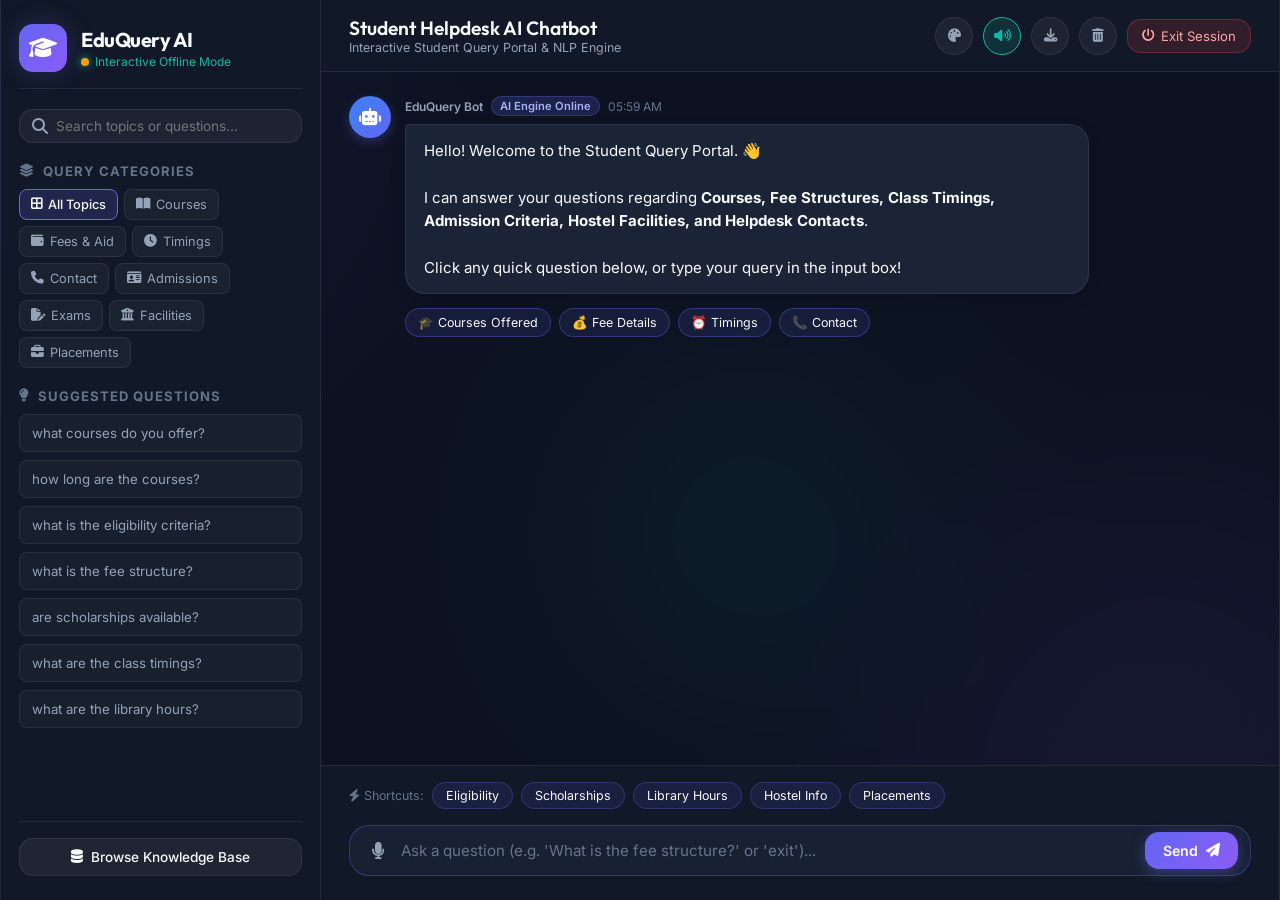
==== index.html @ a3ed9fe1 "new project files" ====
<!DOCTYPE html>
<html lang="en">
<head>
    <meta charset="UTF-8">
    <meta name="viewport" content="width=device-width, initial-scale=1.0">
    <title>Student Query AI Assistant | Interactive Smart Chatbot</title>
    <!-- Google Fonts -->
    <link rel="preconnect" href="https://fonts.googleapis.com">
    <link rel="preconnect" href="https://fonts.gstatic.com" crossorigin>
    <link href="https://fonts.googleapis.com/css2?family=Inter:wght@300;400;500;600;700&family=Outfit:wght@400;500;600;700;800&display=swap" rel="stylesheet">
    <!-- Font Awesome Icons -->
    <link rel="stylesheet" href="https://cdnjs.cloudflare.com/ajax/libs/font-awesome/6.4.0/css/all.min.css">
    <!-- Root static path for direct file viewing -->
    <link rel="stylesheet" href="./static/style.css">
</head>
<body class="theme-dark">
    <div class="background-globes">
        <div class="globe globe-1"></div>
        <div class="globe globe-2"></div>
        <div class="globe globe-3"></div>
    </div>

    <div class="app-container">
        <!-- Sidebar Navigation -->
        <aside class="sidebar">
            <div class="brand-header">
                <div class="brand-logo">
                    <i class="fa-solid fa-graduation-cap"></i>
                </div>
                <div class="brand-info">
                    <h2>EduQuery AI</h2>
                    <span class="status-badge" id="serverStatusBadge">
                        <span class="status-dot"></span> Ready & Interactive
                    </span>
                </div>
            </div>

            <!-- Search Sidebar -->
            <div class="sidebar-search">
                <i class="fa-solid fa-magnifying-glass"></i>
                <input type="text" id="sidebarSearchInput" placeholder="Search topics or questions...">
            </div>

            <div class="sidebar-section">
                <h3><i class="fa-solid fa-layer-group"></i> Query Categories</h3>
                <div class="category-pills" id="categoryPills">
                    <button class="cat-pill active" data-category="All"><i class="fa-solid fa-border-all"></i> All Topics</button>
                    <button class="cat-pill" data-category="Courses"><i class="fa-solid fa-book-open"></i> Courses</button>
                    <button class="cat-pill" data-category="Fees"><i class="fa-solid fa-wallet"></i> Fees & Aid</button>
                    <button class="cat-pill" data-category="Timings"><i class="fa-solid fa-clock"></i> Timings</button>
                    <button class="cat-pill" data-category="Contact"><i class="fa-solid fa-phone"></i> Contact</button>
                    <button class="cat-pill" data-category="Admissions"><i class="fa-solid fa-id-card"></i> Admissions</button>
                    <button class="cat-pill" data-category="Exams"><i class="fa-solid fa-file-pen"></i> Exams</button>
                    <button class="cat-pill" data-category="Facilities"><i class="fa-solid fa-building-columns"></i> Facilities</button>
                    <button class="cat-pill" data-category="Placements"><i class="fa-solid fa-briefcase"></i> Placements</button>
                </div>
            </div>

            <div class="sidebar-section">
                <h3><i class="fa-solid fa-lightbulb"></i> Suggested Questions</h3>
                <div class="suggested-questions" id="suggestedList">
                    <!-- Populated dynamically via JS -->
                </div>
            </div>

            <div class="sidebar-footer">
                <button id="viewDatasetBtn" class="btn-secondary">
                    <i class="fa-solid fa-database"></i> Browse Knowledge Base
                </button>
            </div>
        </aside>

        <!-- Main Chat Area -->
        <main class="chat-main">
            <!-- Header Bar -->
            <header class="chat-header">
                <div class="chat-header-title">
                    <h2>Student Helpdesk AI Chatbot</h2>
                    <p>Interactive Student Query Portal & NLP Engine</p>
                </div>
                <div class="chat-actions">
                    <button id="themeToggleBtn" class="icon-btn" title="Toggle Theme (Dark / Cyber / Light)">
                        <i class="fa-solid fa-palette"></i>
                    </button>
                    <button id="soundToggleBtn" class="icon-btn active" title="Toggle Sound Effects">
                        <i class="fa-solid fa-volume-high"></i>
                    </button>
                    <button id="exportChatBtn" class="icon-btn" title="Export Chat Transcript">
                        <i class="fa-solid fa-download"></i>
                    </button>
                    <button id="clearChatBtn" class="icon-btn" title="Clear Chat History">
                        <i class="fa-solid fa-trash-can"></i>
                    </button>
                    <button id="exitChatBtn" class="btn-danger" title="Exit Session">
                        <i class="fa-solid fa-power-off"></i> Exit Session
                    </button>
                </div>
            </header>

            <!-- Chat Message Window -->
            <div class="chat-window" id="chatWindow">
                <!-- Welcome Message -->
                <div class="message bot-message">
                    <div class="avatar bot-avatar">
                        <i class="fa-solid fa-robot"></i>
                    </div>
                    <div class="message-content">
                        <div class="message-header">
                            <span class="sender-name">EduQuery Bot</span>
                            <span class="badge badge-nlp">AI Engine Online</span>
                            <span class="timestamp" id="initTime">12:00 PM</span>
                        </div>
                        <div class="message-text">
                            Hello! Welcome to the Student Query Portal. 👋<br><br>
                            I can answer your questions regarding <strong>Courses, Fee Structures, Class Timings, Admission Criteria, Hostel Facilities, and Helpdesk Contacts</strong>.<br><br>
                            Click any quick question below, or type your query in the input box!
                        </div>
                        <div class="contextual-followups">
                            <button class="followup-btn" onclick="sendQuickQuery('What courses do you offer?')">🎓 Courses Offered</button>
                            <button class="followup-btn" onclick="sendQuickQuery('What is the fee structure?')">💰 Fee Details</button>
                            <button class="followup-btn" onclick="sendQuickQuery('What are the class timings?')">⏰ Timings</button>
                            <button class="followup-btn" onclick="sendQuickQuery('How to contact administration?')">📞 Contact</button>
                        </div>
                    </div>
                </div>
            </div>

            <!-- Typing Indicator -->
            <div class="typing-indicator-container" id="typingIndicator" style="display: none;">
                <div class="avatar bot-avatar mini">
                    <i class="fa-solid fa-robot"></i>
                </div>
                <div class="typing-dots">
                    <span></span><span></span><span></span>
                </div>
                <span class="typing-text">EduQuery Bot is processing question...</span>
            </div>

            <!-- Input Controls -->
            <footer class="chat-footer">
                <div class="quick-tags-container" id="quickReplyContainer">
                    <span class="tag-label"><i class="fa-solid fa-bolt"></i> Shortcuts:</span>
                    <button class="quick-tag" onclick="sendQuickQuery('What is the eligibility for B.Tech?')">Eligibility</button>
                    <button class="quick-tag" onclick="sendQuickQuery('Are scholarships available?')">Scholarships</button>
                    <button class="quick-tag" onclick="sendQuickQuery('What are the library hours?')">Library Hours</button>
                    <button class="quick-tag" onclick="sendQuickQuery('Is hostel accommodation provided?')">Hostel Info</button>
                    <button class="quick-tag" onclick="sendQuickQuery('What is the placement record?')">Placements</button>
                </div>
                <form id="chatForm" class="chat-input-wrapper">
                    <button type="button" id="voiceBtn" class="input-btn voice-btn" title="Voice Input (Speech to Text)">
                        <i class="fa-solid fa-microphone"></i>
                    </button>
                    <input type="text" id="userInput" placeholder="Ask a question (e.g. 'What is the fee structure?' or 'exit')..." autocomplete="off">
                    <button type="submit" id="sendBtn" class="send-btn">
                        <span>Send</span> <i class="fa-solid fa-paper-plane"></i>
                    </button>
                </form>
            </footer>
        </main>
    </div>

    <!-- Knowledge Base Modal -->
    <div class="modal-overlay" id="datasetModal">
        <div class="modal-card">
            <div class="modal-header">
                <h3><i class="fa-solid fa-database"></i> Predefined Knowledge Base Inspector</h3>
                <button class="close-modal" id="closeModalBtn">&times;</button>
            </div>
            <div class="modal-body">
                <div class="modal-search">
                    <i class="fa-solid fa-magnifying-glass"></i>
                    <input type="text" id="datasetSearch" placeholder="Search patterns or answers in knowledge base...">
                </div>
                <div class="dataset-list" id="datasetList">
                    <!-- Populated dynamically -->
                </div>
            </div>
        </div>
    </div>

    <script src="./static/script.js"></script>
</body>
</html>
---- static/style.css ----
/* Root CSS Variables for Dark Theme */
:root {
    --bg-main: #0b0f19;
    --bg-secondary: #111827;
    --bg-card: rgba(30, 41, 59, 0.7);
    --bg-glass: rgba(15, 23, 42, 0.75);
    --border-color: rgba(255, 255, 255, 0.08);
    --border-glow: rgba(99, 102, 241, 0.35);
    
    --primary: #6366f1;
    --primary-hover: #4f46e5;
    --primary-light: rgba(99, 102, 241, 0.18);
    
    --accent-teal: #14b8a6;
    --accent-purple: #8b5cf6;
    --accent-pink: #ec4899;
    
    --text-main: #f8fafc;
    --text-muted: #94a3b8;
    --text-dim: #64748b;
    
    --user-msg-bg: linear-gradient(135deg, #4f46e5 0%, #7c3aed 100%);
    --bot-msg-bg: rgba(30, 41, 59, 0.85);
    
    --font-heading: 'Outfit', sans-serif;
    --font-body: 'Inter', sans-serif;
    
    --radius-sm: 8px;
    --radius-md: 14px;
    --radius-lg: 20px;
    --shadow-glow: 0 0 25px rgba(99, 102, 241, 0.25);
}

/* Light Theme Variables */
body.theme-light {
    --bg-main: #f1f5f9;
    --bg-secondary: #ffffff;
    --bg-card: rgba(255, 255, 255, 0.9);
    --bg-glass: rgba(255, 255, 255, 0.85);
    --border-color: rgba(0, 0, 0, 0.1);
    --border-glow: rgba(99, 102, 241, 0.3);
    
    --primary: #4f46e5;
    --text-main: #0f172a;
    --text-muted: #475569;
    --text-dim: #64748b;
    
    --user-msg-bg: linear-gradient(135deg, #4f46e5 0%, #6366f1 100%);
    --bot-msg-bg: #ffffff;
}

/* Cyber Glow Theme Variables */
body.theme-cyber {
    --bg-main: #050510;
    --bg-secondary: #0a0a1f;
    --bg-card: rgba(18, 16, 38, 0.8);
    --bg-glass: rgba(10, 10, 31, 0.8);
    --border-color: rgba(0, 242, 254, 0.2);
    --border-glow: rgba(0, 242, 254, 0.5);
    
    --primary: #00f2fe;
    --primary-hover: #4facfe;
    --accent-purple: #f72585;
    
    --text-main: #ffffff;
    --text-muted: #b8c1ec;
    --text-dim: #72757e;
    
    --user-msg-bg: linear-gradient(135deg, #00f2fe 0%, #4facfe 100%);
    --bot-msg-bg: rgba(18, 16, 38, 0.9);
}

* {
    margin: 0;
    padding: 0;
    box-sizing: border-box;
    font-family: var(--font-body);
}

body {
    background-color: var(--bg-main);
    color: var(--text-main);
    height: 100vh;
    overflow: hidden;
    position: relative;
    transition: background-color 0.3s ease, color 0.3s ease;
}

/* Background Glowing Orbs */
.background-globes {
    position: absolute;
    width: 100%;
    height: 100%;
    overflow: hidden;
    z-index: 0;
    pointer-events: none;
}

.globe {
    position: absolute;
    border-radius: 50%;
    filter: blur(100px);
    opacity: 0.35;
    animation: floatGlobe 18s infinite alternate ease-in-out;
}

.globe-1 {
    width: 450px;
    height: 450px;
    background: var(--primary);
    top: -100px;
    left: -100px;
}

.globe-2 {
    width: 550px;
    height: 550px;
    background: var(--accent-purple);
    bottom: -150px;
    right: -150px;
    animation-delay: -6s;
}

.globe-3 {
    width: 350px;
    height: 350px;
    background: var(--accent-teal);
    top: 40%;
    left: 45%;
    animation-delay: -12s;
}

@keyframes floatGlobe {
    0% { transform: translate(0, 0) scale(1); }
    100% { transform: translate(40px, 60px) scale(1.15); }
}

/* App Main Grid Container */
.app-container {
    display: grid;
    grid-template-columns: 320px 1fr;
    height: 100vh;
    max-width: 1600px;
    margin: 0 auto;
    backdrop-filter: blur(16px);
    background: var(--bg-glass);
    border-left: 1px solid var(--border-color);
    border-right: 1px solid var(--border-color);
    box-shadow: 0 20px 50px rgba(0,0,0,0.4);
    position: relative;
    z-index: 1;
}

/* Sidebar Styling */
.sidebar {
    background: var(--bg-secondary);
    border-right: 1px solid var(--border-color);
    display: flex;
    flex-direction: column;
    padding: 24px 18px;
    gap: 20px;
    overflow-y: auto;
}

.sidebar::-webkit-scrollbar {
    width: 5px;
}
.sidebar::-webkit-scrollbar-thumb {
    background: var(--border-glow);
    border-radius: 4px;
}

.brand-header {
    display: flex;
    align-items: center;
    gap: 14px;
    padding-bottom: 16px;
    border-bottom: 1px solid var(--border-color);
}

.brand-logo {
    width: 48px;
    height: 48px;
    background: linear-gradient(135deg, var(--primary), var(--accent-purple));
    border-radius: var(--radius-md);
    display: flex;
    align-items: center;
    justify-content: center;
    font-size: 1.4rem;
    color: #fff;
    box-shadow: var(--shadow-glow);
}

.brand-info h2 {
    font-family: var(--font-heading);
    font-size: 1.25rem;
    font-weight: 700;
    letter-spacing: -0.5px;
}

.status-badge {
    font-size: 0.75rem;
    color: var(--accent-teal);
    display: flex;
    align-items: center;
    gap: 6px;
    margin-top: 2px;
}

.status-dot {
    width: 8px;
    height: 8px;
    background-color: var(--accent-teal);
    border-radius: 50%;
    box-shadow: 0 0 8px var(--accent-teal);
    animation: pulse 2s infinite;
}

@keyframes pulse {
    0%, 100% { opacity: 1; transform: scale(1); }
    50% { opacity: 0.5; transform: scale(0.85); }
}

.sidebar-search {
    display: flex;
    align-items: center;
    background: rgba(255, 255, 255, 0.05);
    border: 1px solid var(--border-color);
    padding: 8px 12px;
    border-radius: var(--radius-md);
    gap: 8px;
    color: var(--text-muted);
}

.sidebar-search input {
    background: transparent;
    border: none;
    outline: none;
    color: var(--text-main);
    font-size: 0.85rem;
    width: 100%;
}

.sidebar-section h3 {
    font-size: 0.82rem;
    text-transform: uppercase;
    letter-spacing: 1px;
    color: var(--text-dim);
    margin-bottom: 10px;
    display: flex;
    align-items: center;
    gap: 8px;
}

.category-pills {
    display: flex;
    flex-wrap: wrap;
    gap: 6px;
}

.cat-pill {
    background: rgba(255, 255, 255, 0.04);
    border: 1px solid var(--border-color);
    color: var(--text-muted);
    padding: 7px 11px;
    border-radius: var(--radius-sm);
    font-size: 0.8rem;
    cursor: pointer;
    transition: all 0.2s ease;
    display: flex;
    align-items: center;
    gap: 6px;
}

.cat-pill:hover, .cat-pill.active {
    background: var(--primary-light);
    border-color: var(--primary);
    color: var(--text-main);
    font-weight: 500;
}

.suggested-questions {
    display: flex;
    flex-direction: column;
    gap: 8px;
}

.suggest-item {
    background: rgba(255, 255, 255, 0.03);
    border: 1px solid var(--border-color);
    padding: 10px 12px;
    border-radius: var(--radius-sm);
    font-size: 0.83rem;
    color: var(--text-muted);
    cursor: pointer;
    transition: all 0.2s ease;
    text-align: left;
}

.suggest-item:hover {
    background: var(--primary-light);
    border-color: var(--border-glow);
    color: var(--text-main);
    transform: translateX(4px);
}

.sidebar-footer {
    margin-top: auto;
    padding-top: 16px;
    border-top: 1px solid var(--border-color);
}

.btn-secondary {
    width: 100%;
    background: rgba(255, 255, 255, 0.06);
    border: 1px solid var(--border-color);
    color: var(--text-main);
    padding: 10px;
    border-radius: var(--radius-md);
    font-size: 0.85rem;
    font-weight: 500;
    cursor: pointer;
    transition: all 0.2s ease;
    display: flex;
    align-items: center;
    justify-content: center;
    gap: 8px;
}

.btn-secondary:hover {
    background: rgba(255, 255, 255, 0.14);
    border-color: var(--text-muted);
}

/* Main Chat Section */
.chat-main {
    display: flex;
    flex-direction: column;
    height: 100vh;
    background: rgba(11, 15, 25, 0.3);
}

.chat-header {
    padding: 16px 28px;
    background: var(--bg-secondary);
    border-bottom: 1px solid var(--border-color);
    display: flex;
    align-items: center;
    justify-content: space-between;
}

.chat-header-title h2 {
    font-family: var(--font-heading);
    font-size: 1.2rem;
    font-weight: 600;
}

.chat-header-title p {
    font-size: 0.78rem;
    color: var(--text-muted);
}

.chat-actions {
    display: flex;
    align-items: center;
    gap: 10px;
}

.icon-btn {
    width: 38px;
    height: 38px;
    border-radius: 50%;
    background: rgba(255, 255, 255, 0.05);
    border: 1px solid var(--border-color);
    color: var(--text-muted);
    cursor: pointer;
    transition: all 0.2s ease;
    display: flex;
    align-items: center;
    justify-content: center;
}

.icon-btn:hover {
    background: rgba(255, 255, 255, 0.12);
    color: var(--text-main);
}

.icon-btn.active {
    color: var(--accent-teal);
    border-color: var(--accent-teal);
    background: rgba(20, 184, 166, 0.15);
}

.btn-danger {
    background: rgba(239, 68, 68, 0.15);
    border: 1px solid rgba(239, 68, 68, 0.3);
    color: #fca5a5;
    padding: 8px 14px;
    border-radius: var(--radius-md);
    font-size: 0.82rem;
    cursor: pointer;
    transition: all 0.2s ease;
    display: flex;
    align-items: center;
    gap: 6px;
}

.btn-danger:hover {
    background: rgba(239, 68, 68, 0.3);
    color: #fff;
}

/* Chat Scroll Window */
.chat-window {
    flex: 1;
    overflow-y: auto;
    padding: 24px 28px;
    display: flex;
    flex-direction: column;
    gap: 20px;
}

.chat-window::-webkit-scrollbar {
    width: 6px;
}
.chat-window::-webkit-scrollbar-thumb {
    background: rgba(255, 255, 255, 0.15);
    border-radius: 4px;
}

/* Messages */
.message {
    display: flex;
    gap: 14px;
    max-width: 82%;
    animation: fadeInMsg 0.3s ease-out forwards;
}

@keyframes fadeInMsg {
    from { opacity: 0; transform: translateY(12px); }
    to { opacity: 1; transform: translateY(0); }
}

.bot-message {
    align-self: flex-start;
}

.user-message {
    align-self: flex-end;
    flex-direction: row-reverse;
}

.avatar {
    width: 42px;
    height: 42px;
    border-radius: 50%;
    display: flex;
    align-items: center;
    justify-content: center;
    flex-shrink: 0;
    font-size: 1.1rem;
}

.bot-avatar {
    background: linear-gradient(135deg, #3b82f6, #6366f1);
    color: #fff;
    box-shadow: 0 4px 12px rgba(99, 102, 241, 0.3);
}

.user-avatar {
    background: linear-gradient(135deg, #ec4899, #8b5cf6);
    color: #fff;
}

.message-content {
    display: flex;
    flex-direction: column;
    gap: 8px;
}

.message-header {
    display: flex;
    align-items: center;
    gap: 8px;
    font-size: 0.75rem;
    color: var(--text-dim);
}

.user-message .message-header {
    justify-content: flex-end;
}

.sender-name {
    font-weight: 600;
    color: var(--text-muted);
}

.badge {
    padding: 2px 8px;
    border-radius: 12px;
    font-size: 0.7rem;
    font-weight: 600;
}

.badge-nlp {
    background: rgba(99, 102, 241, 0.2);
    color: #a5b4fc;
    border: 1px solid rgba(99, 102, 241, 0.3);
}

.badge-conf-high {
    background: rgba(16, 185, 129, 0.2);
    color: #6ee7b7;
    border: 1px solid rgba(16, 185, 129, 0.3);
}

.badge-conf-medium {
    background: rgba(245, 158, 11, 0.2);
    color: #fde047;
    border: 1px solid rgba(245, 158, 11, 0.3);
}

.badge-conf-low {
    background: rgba(239, 68, 68, 0.2);
    color: #fca5a5;
    border: 1px solid rgba(239, 68, 68, 0.3);
}

.message-text {
    padding: 14px 18px;
    border-radius: var(--radius-lg);
    font-size: 0.94rem;
    line-height: 1.55;
    box-shadow: 0 4px 15px rgba(0,0,0,0.15);
}

.bot-message .message-text {
    background: var(--bot-msg-bg);
    border: 1px solid var(--border-color);
    border-top-left-radius: 4px;
    color: var(--text-main);
}

.user-message .message-text {
    background: var(--user-msg-bg);
    border-top-right-radius: 4px;
    color: #fff;
}

/* Contextual Followup Buttons */
.contextual-followups {
    display: flex;
    flex-wrap: wrap;
    gap: 8px;
    margin-top: 6px;
}

.followup-btn {
    background: rgba(99, 102, 241, 0.12);
    border: 1px solid var(--border-glow);
    color: var(--text-main);
    padding: 6px 12px;
    border-radius: 18px;
    font-size: 0.78rem;
    cursor: pointer;
    transition: all 0.2s ease;

}

.followup-btn:hover {
    background: var(--primary);
    color: #fff;
    transform: translateY(-1px);
}

.message-actions {
    display: flex;
    gap: 8px;
    margin-top: 4px;
}

.action-chip {
    background: rgba(255, 255, 255, 0.04);
    border: 1px solid var(--border-color);
    color: var(--text-dim);
    padding: 4px 8px;
    border-radius: var(--radius-sm);
    font-size: 0.72rem;
    cursor: pointer;
    transition: all 0.2s ease;
}

.action-chip:hover {
    color: var(--text-main);
    background: rgba(255, 255, 255, 0.12);
}

/* Typing Indicator */
.typing-indicator-container {
    display: flex;
    align-items: center;
    gap: 10px;
    padding: 0 28px;
    margin-bottom: 10px;
}

.avatar.mini {
    width: 28px;
    height: 28px;
    font-size: 0.85rem;
}

.typing-dots {
    display: flex;
    gap: 4px;
    padding: 8px 14px;
    background: var(--bot-msg-bg);
    border-radius: 20px;
    border: 1px solid var(--border-color);
}

.typing-dots span {
    width: 6px;
    height: 6px;
    background: var(--primary);
    border-radius: 50%;
    animation: typingBounce 1.4s infinite ease-in-out both;
}

.typing-dots span:nth-child(1) { animation-delay: -0.32s; }
.typing-dots span:nth-child(2) { animation-delay: -0.16s; }

@keyframes typingBounce {
    0%, 80%, 100% { transform: scale(0); }
    40% { transform: scale(1); }
}

.typing-text {
    font-size: 0.78rem;
    color: var(--text-dim);
    font-style: italic;
}

/* Chat Footer & Input */
.chat-footer {
    padding: 16px 28px 24px;
    background: var(--bg-secondary);
    border-top: 1px solid var(--border-color);
    display: flex;
    flex-direction: column;
    gap: 12px;
}

.quick-tags-container {
    display: flex;
    align-items: center;
    gap: 8px;
    overflow-x: auto;
    padding-bottom: 4px;
}

.quick-tags-container::-webkit-scrollbar {
    height: 3px;
}
.quick-tags-container::-webkit-scrollbar-thumb {
    background: rgba(255, 255, 255, 0.1);
}

.tag-label {
    font-size: 0.78rem;
    color: var(--text-dim);
    white-space: nowrap;
}

.quick-tag {
    background: rgba(99, 102, 241, 0.12);
    border: 1px solid rgba(99, 102, 241, 0.28);
    color: var(--text-main);
    padding: 5px 13px;
    border-radius: 20px;
    font-size: 0.78rem;
    cursor: pointer;
    white-space: nowrap;
    transition: all 0.2s ease;
}

.quick-tag:hover {
    background: var(--primary);
    color: #fff;
    border-color: var(--primary);
}

.chat-input-wrapper {
    display: flex;
    align-items: center;
    background: rgba(30, 41, 59, 0.6);
    border: 1px solid var(--border-glow);
    border-radius: var(--radius-lg);
    padding: 6px 12px 6px 16px;
    gap: 10px;
    transition: all 0.3s ease;
}

.chat-input-wrapper:focus-within {
    border-color: var(--primary);
    box-shadow: 0 0 20px rgba(99, 102, 241, 0.35);
    background: rgba(30, 41, 59, 0.9);
}

.chat-input-wrapper input {
    flex: 1;
    background: transparent;
    border: none;
    outline: none;
    color: var(--text-main);
    font-size: 0.95rem;
    padding: 8px 0;
}

.chat-input-wrapper input::placeholder {
    color: var(--text-dim);
}

.input-btn {
    background: transparent;
    border: none;
    color: var(--text-muted);
    font-size: 1.1rem;
    cursor: pointer;
    padding: 6px;
    transition: color 0.2s ease;
}

.input-btn:hover {
    color: var(--primary);
}

.voice-btn.listening {
    color: var(--accent-pink);
    animation: pulse 1s infinite;
}

.send-btn {
    background: linear-gradient(135deg, var(--primary), var(--accent-purple));
    border: none;
    color: #fff;
    padding: 10px 18px;
    border-radius: var(--radius-md);
    font-weight: 600;
    font-size: 0.88rem;
    cursor: pointer;
    display: flex;
    align-items: center;
    gap: 8px;
    transition: all 0.2s ease;
    box-shadow: 0 4px 14px rgba(99, 102, 241, 0.4);
}

.send-btn:hover {
    transform: translateY(-1px);
    box-shadow: 0 6px 18px rgba(99, 102, 241, 0.6);
}

/* Modal Overlay */
.modal-overlay {
    position: fixed;
    top: 0;
    left: 0;
    width: 100%;
    height: 100%;
    background: rgba(0, 0, 0, 0.8);
    backdrop-filter: blur(8px);
    z-index: 100;
    display: none;
    align-items: center;
    justify-content: center;
    padding: 20px;
}

.modal-overlay.active {
    display: flex;
    animation: fadeInMsg 0.25s ease-out;
}

.modal-card {
    background: var(--bg-secondary);
    border: 1px solid var(--border-glow);
    border-radius: var(--radius-lg);
    width: 100%;
    max-width: 800px;
    max-height: 85vh;
    display: flex;
    flex-direction: column;
    box-shadow: 0 25px 60px rgba(0, 0, 0, 0.8);
    overflow: hidden;
}

.modal-header {
    padding: 20px 24px;
    border-bottom: 1px solid var(--border-color);
    display: flex;
    align-items: center;
    justify-content: space-between;
}

.modal-header h3 {
    font-family: var(--font-heading);
    font-size: 1.2rem;
    display: flex;
    align-items: center;
    gap: 10px;
}

.close-modal {
    background: transparent;
    border: none;
    color: var(--text-muted);
    font-size: 1.8rem;
    cursor: pointer;
    line-height: 1;
}

.close-modal:hover {
    color: var(--text-main);
}

.modal-body {
    padding: 20px 24px;
    overflow-y: auto;
    display: flex;
    flex-direction: column;
    gap: 16px;
}

.modal-search {
    display: flex;
    align-items: center;
    background: rgba(255, 255, 255, 0.05);
    border: 1px solid var(--border-color);
    padding: 10px 16px;
    border-radius: var(--radius-md);
    gap: 10px;
}

.modal-search input {
    background: transparent;
    border: none;
    outline: none;
    color: var(--text-main);
    flex: 1;
    font-size: 0.9rem;
}

.dataset-list {
    display: flex;
    flex-direction: column;
    gap: 14px;
}

.dataset-card {
    background: rgba(30, 41, 59, 0.5);
    border: 1px solid var(--border-color);
    padding: 16px;
    border-radius: var(--radius-md);
}

.dataset-card-header {
    display: flex;
    justify-content: space-between;
    margin-bottom: 10px;
}

.dataset-tag {
    font-weight: 600;
    color: var(--accent-teal);
    font-size: 0.85rem;
}

.dataset-patterns {
    font-size: 0.83rem;
    color: var(--text-muted);
    margin-bottom: 8px;
}

.dataset-response {
    font-size: 0.88rem;
    color: var(--text-main);
    background: rgba(15, 23, 42, 0.6);
    padding: 10px 12px;
    border-radius: var(--radius-sm);
    border-left: 3px solid var(--primary);
}

/* Responsive Rules */
@media (max-width: 900px) {
    .app-container {
        grid-template-columns: 1fr;
    }
    .sidebar {
        display: none;
    }
}
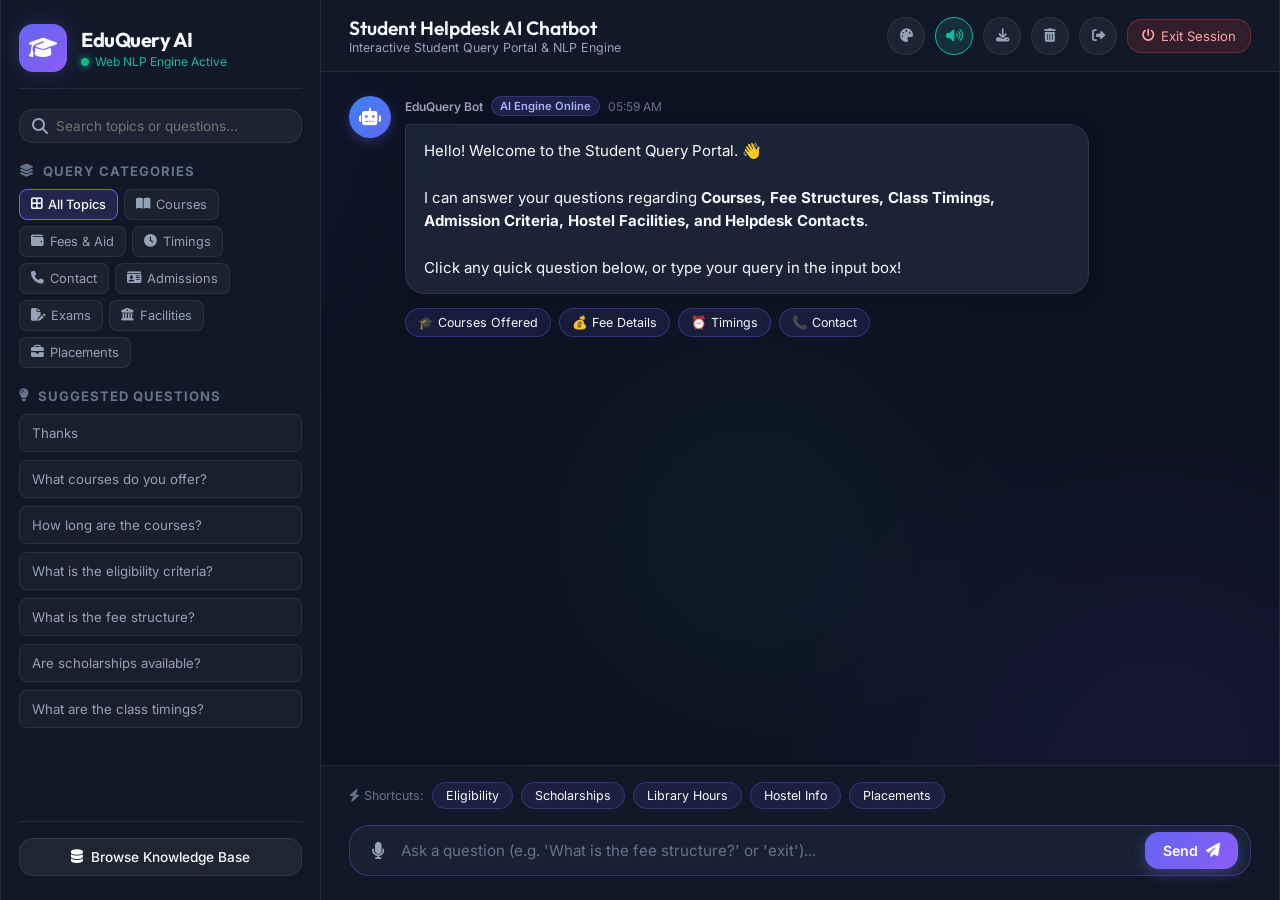
==== commit 92255676: "Add Login & Authentication system (login.html, role tabs, user badges, login APIs)" ====
--- a/index.html
+++ b/index.html
@@ -79,6 +79,12 @@
                     <p>Interactive Student Query Portal & NLP Engine</p>
                 </div>
                 <div class="chat-actions">
+                    <!-- Logged in User Badge -->
+                    <div class="user-profile-badge" id="userProfileBadge" style="display: none;">
+                        <i class="fa-solid fa-user-check"></i>
+                        <span id="userNameDisplay">Student</span>
+                    </div>
+
                     <button id="themeToggleBtn" class="icon-btn" title="Toggle Theme (Dark / Cyber / Light)">
                         <i class="fa-solid fa-palette"></i>
                     </button>
@@ -90,6 +96,9 @@
                     </button>
                     <button id="clearChatBtn" class="icon-btn" title="Clear Chat History">
                         <i class="fa-solid fa-trash-can"></i>
+                    </button>
+                    <button id="logoutBtn" class="icon-btn" title="Logout Session">
+                        <i class="fa-solid fa-right-from-bracket"></i>
                     </button>
                     <button id="exitChatBtn" class="btn-danger" title="Exit Session">
                         <i class="fa-solid fa-power-off"></i> Exit Session
--- a/static/style.css
+++ b/static/style.css
@@ -360,6 +360,22 @@
     color: var(--text-muted);
 }
 
+.user-profile-badge {
+    display: flex;
+    align-items: center;
+    gap: 8px;
+    background: rgba(99, 102, 241, 0.15);
+    border: 1px solid var(--border-glow);
+    padding: 6px 14px;
+    border-radius: 20px;
+    font-size: 0.82rem;
+    color: #c7d2fe;
+}
+
+.user-profile-badge i {
+    color: var(--accent-teal);
+}
+
 .chat-actions {
     display: flex;
     align-items: center;
@@ -564,7 +580,6 @@
     font-size: 0.78rem;
     cursor: pointer;
     transition: all 0.2s ease;
-
 }
 
 .followup-btn:hover {
@@ -891,6 +906,244 @@
     border-left: 3px solid var(--primary);
 }
 
+/* ---------------------------------------------------- */
+/* Authentication Page Styles (login.html) */
+/* ---------------------------------------------------- */
+.auth-page-body {
+    display: flex;
+    align-items: center;
+    justify-content: center;
+    min-height: 100vh;
+}
+
+.auth-container {
+    width: 100%;
+    max-width: 480px;
+    padding: 24px;
+    display: flex;
+    flex-direction: column;
+    gap: 24px;
+    z-index: 10;
+    animation: fadeInMsg 0.4s ease-out;
+}
+
+.auth-brand {
+    text-align: center;
+}
+
+.auth-logo {
+    width: 60px;
+    height: 60px;
+    background: linear-gradient(135deg, var(--primary), var(--accent-purple));
+    border-radius: var(--radius-md);
+    display: flex;
+    align-items: center;
+    justify-content: center;
+    font-size: 1.8rem;
+    color: #fff;
+    margin: 0 auto 12px;
+    box-shadow: var(--shadow-glow);
+}
+
+.auth-brand h1 {
+    font-family: var(--font-heading);
+    font-size: 1.8rem;
+    font-weight: 800;
+    letter-spacing: -0.5px;
+}
+
+.auth-brand p {
+    font-size: 0.88rem;
+    color: var(--text-muted);
+}
+
+.auth-card {
+    background: var(--bg-glass);
+    backdrop-filter: blur(20px);
+    border: 1px solid var(--border-glow);
+    border-radius: var(--radius-lg);
+    padding: 28px;
+    box-shadow: 0 25px 50px rgba(0, 0, 0, 0.5);
+}
+
+.auth-tabs {
+    display: flex;
+    background: rgba(255, 255, 255, 0.04);
+    border: 1px solid var(--border-color);
+    padding: 4px;
+    border-radius: var(--radius-md);
+    margin-bottom: 24px;
+    gap: 4px;
+}
+
+.auth-tab {
+    flex: 1;
+    background: transparent;
+    border: none;
+    color: var(--text-muted);
+    padding: 8px 10px;
+    font-size: 0.78rem;
+    font-weight: 500;
+    border-radius: var(--radius-sm);
+    cursor: pointer;
+    transition: all 0.2s ease;
+    display: flex;
+    align-items: center;
+    justify-content: center;
+    gap: 6px;
+}
+
+.auth-tab.active {
+    background: var(--primary);
+    color: #fff;
+    box-shadow: 0 4px 12px rgba(99, 102, 241, 0.4);
+}
+
+.auth-form {
+    display: flex;
+    flex-direction: column;
+    gap: 16px;
+}
+
+.input-group {
+    display: flex;
+    flex-direction: column;
+    gap: 6px;
+}
+
+.input-group label {
+    font-size: 0.8rem;
+    color: var(--text-muted);
+    font-weight: 500;
+}
+
+.input-field-wrapper {
+    display: flex;
+    align-items: center;
+    background: rgba(30, 41, 59, 0.7);
+    border: 1px solid var(--border-color);
+    border-radius: var(--radius-md);
+    padding: 10px 14px;
+    gap: 10px;
+    transition: border-color 0.2s ease;
+}
+
+.input-field-wrapper:focus-within {
+    border-color: var(--primary);
+    box-shadow: 0 0 12px rgba(99, 102, 241, 0.3);
+}
+
+.input-field-wrapper input {
+    width: 100%;
+    background: transparent;
+    border: none;
+    outline: none;
+    color: #fff;
+    font-size: 0.9rem;
+}
+
+.toggle-password-btn {
+    background: transparent;
+    border: none;
+    color: var(--text-dim);
+    cursor: pointer;
+}
+
+.auth-options {
+    display: flex;
+    align-items: center;
+    justify-content: space-between;
+    font-size: 0.8rem;
+    color: var(--text-muted);
+}
+
+.remember-me {
+    display: flex;
+    align-items: center;
+    gap: 6px;
+    cursor: pointer;
+}
+
+.forgot-pass {
+    color: var(--accent-teal);
+    text-decoration: none;
+}
+
+.forgot-pass:hover {
+    text-decoration: underline;
+}
+
+.auth-submit-btn {
+    background: linear-gradient(135deg, var(--primary), var(--accent-purple));
+    border: none;
+    color: #fff;
+    padding: 12px;
+    border-radius: var(--radius-md);
+    font-size: 0.92rem;
+    font-weight: 600;
+    cursor: pointer;
+    display: flex;
+    align-items: center;
+    justify-content: center;
+    gap: 8px;
+    transition: all 0.2s ease;
+    margin-top: 8px;
+    box-shadow: 0 4px 15px rgba(99, 102, 241, 0.4);
+}
+
+.auth-submit-btn:hover {
+    transform: translateY(-1px);
+    box-shadow: 0 6px 20px rgba(99, 102, 241, 0.6);
+}
+
+.demo-logins {
+    margin-top: 20px;
+    padding-top: 16px;
+    border-top: 1px solid var(--border-color);
+    display: flex;
+    flex-direction: column;
+    gap: 10px;
+}
+
+.demo-label {
+    font-size: 0.78rem;
+    color: var(--text-dim);
+    text-align: center;
+}
+
+.demo-buttons {
+    display: flex;
+    gap: 10px;
+}
+
+.demo-btn {
+    flex: 1;
+    background: rgba(20, 184, 166, 0.15);
+    border: 1px solid rgba(20, 184, 166, 0.3);
+    color: var(--accent-teal);
+    padding: 8px;
+    border-radius: var(--radius-sm);
+    font-size: 0.78rem;
+    cursor: pointer;
+    transition: all 0.2s ease;
+}
+
+.demo-btn:hover {
+    background: var(--accent-teal);
+    color: #fff;
+}
+
+.demo-btn.admin {
+    background: rgba(139, 92, 246, 0.15);
+    border-color: rgba(139, 92, 246, 0.3);
+    color: #c084fc;
+}
+
+.demo-btn.admin:hover {
+    background: var(--accent-purple);
+    color: #fff;
+}
+
 /* Responsive Rules */
 @media (max-width: 900px) {
     .app-container {
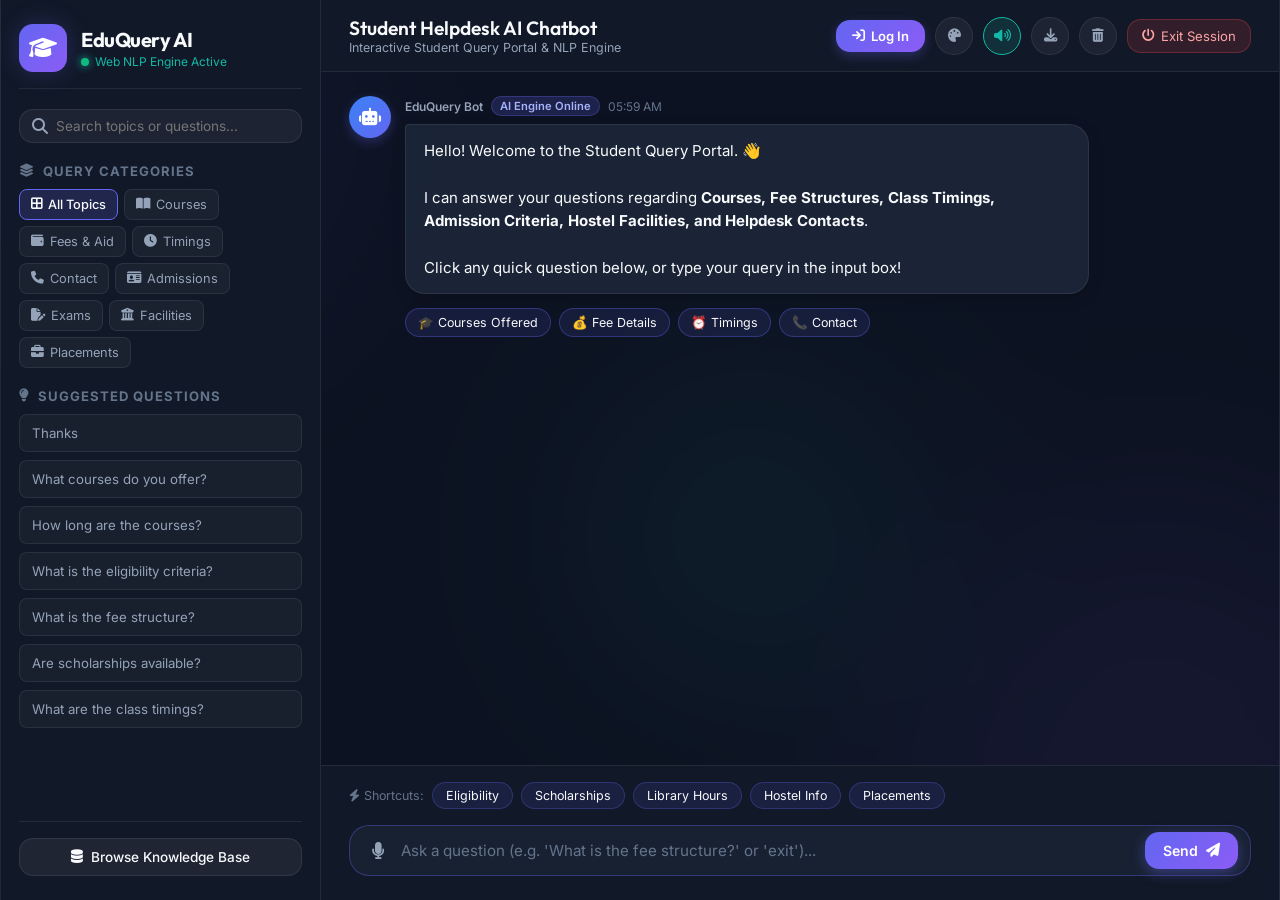
==== commit f03dc7da: "Add Login Modal and Login button directly to Main Dashboard index.html" ====
--- a/index.html
+++ b/index.html
@@ -79,7 +79,12 @@
                     <p>Interactive Student Query Portal & NLP Engine</p>
                 </div>
                 <div class="chat-actions">
-                    <!-- Logged in User Badge -->
+                    <!-- Login Button (Visible when NOT logged in) -->
+                    <button id="openLoginModalBtn" class="btn-login-header">
+                        <i class="fa-solid fa-arrow-right-to-bracket"></i> <span>Log In</span>
+                    </button>
+
+                    <!-- Logged in User Badge (Visible when logged in) -->
                     <div class="user-profile-badge" id="userProfileBadge" style="display: none;">
                         <i class="fa-solid fa-user-check"></i>
                         <span id="userNameDisplay">Student</span>
@@ -97,7 +102,7 @@
                     <button id="clearChatBtn" class="icon-btn" title="Clear Chat History">
                         <i class="fa-solid fa-trash-can"></i>
                     </button>
-                    <button id="logoutBtn" class="icon-btn" title="Logout Session">
+                    <button id="logoutBtn" class="icon-btn" title="Logout Session" style="display: none;">
                         <i class="fa-solid fa-right-from-bracket"></i>
                     </button>
                     <button id="exitChatBtn" class="btn-danger" title="Exit Session">
@@ -168,6 +173,57 @@
         </main>
     </div>
 
+    <!-- Login Modal directly inside Main Dashboard -->
+    <div class="modal-overlay" id="loginModal">
+        <div class="modal-card auth-modal-card">
+            <div class="modal-header">
+                <h3><i class="fa-solid fa-lock"></i> Portal Login & Authentication</h3>
+                <button class="close-modal" id="closeLoginModalBtn">&times;</button>
+            </div>
+            <div class="modal-body" style="gap:20px;">
+                <div class="auth-tabs">
+                    <button class="auth-tab active" id="modalStudentTabBtn" onclick="switchDashboardAuthTab('student')">
+                        <i class="fa-solid fa-user-graduate"></i> Student Login
+                    </button>
+                    <button class="auth-tab" id="modalAdminTabBtn" onclick="switchDashboardAuthTab('admin')">
+                        <i class="fa-solid fa-user-gear"></i> Admin / Faculty
+                    </button>
+                </div>
+
+                <form id="dashboardLoginForm" class="auth-form">
+                    <input type="hidden" id="dashLoginRole" value="student">
+                    <div class="input-group">
+                        <label for="dashAuthIdentifier"><i class="fa-solid fa-envelope"></i> ID or Email</label>
+                        <div class="input-field-wrapper">
+                            <input type="text" id="dashAuthIdentifier" placeholder="e.g. STU-2026 or student@university.edu" required>
+                        </div>
+                    </div>
+                    <div class="input-group">
+                        <label for="dashAuthPassword"><i class="fa-solid fa-key"></i> Password</label>
+                        <div class="input-field-wrapper">
+                            <input type="password" id="dashAuthPassword" placeholder="Enter password" required>
+                        </div>
+                    </div>
+                    <button type="submit" class="auth-submit-btn">
+                        <span>Login & Continue</span> <i class="fa-solid fa-right-to-bracket"></i>
+                    </button>
+                </form>
+
+                <div class="demo-logins" style="margin-top: 10px; padding-top: 12px;">
+                    <span class="demo-label"><i class="fa-solid fa-bolt"></i> 1-Click Quick Demo Login:</span>
+                    <div class="demo-buttons">
+                        <button type="button" class="demo-btn" onclick="quickDashboardLogin('student')">
+                            <i class="fa-solid fa-user-graduate"></i> Demo Student
+                        </button>
+                        <button type="button" class="demo-btn admin" onclick="quickDashboardLogin('admin')">
+                            <i class="fa-solid fa-user-shield"></i> Demo Admin
+                        </button>
+                    </div>
+                </div>
+            </div>
+        </div>
+    </div>
+
     <!-- Knowledge Base Modal -->
     <div class="modal-overlay" id="datasetModal">
         <div class="modal-card">
--- a/static/style.css
+++ b/static/style.css
@@ -360,6 +360,27 @@
     color: var(--text-muted);
 }
 
+.btn-login-header {
+    background: linear-gradient(135deg, var(--primary), var(--accent-purple));
+    border: none;
+    color: #fff;
+    padding: 8px 16px;
+    border-radius: var(--radius-md);
+    font-size: 0.82rem;
+    font-weight: 600;
+    cursor: pointer;
+    display: flex;
+    align-items: center;
+    gap: 6px;
+    transition: all 0.2s ease;
+    box-shadow: 0 4px 12px rgba(99, 102, 241, 0.3);
+}
+
+.btn-login-header:hover {
+    transform: translateY(-1px);
+    box-shadow: 0 6px 16px rgba(99, 102, 241, 0.5);
+}
+
 .user-profile-badge {
     display: flex;
     align-items: center;
@@ -810,6 +831,10 @@
     overflow: hidden;
 }
 
+.auth-modal-card {
+    max-width: 440px;
+}
+
 .modal-header {
     padding: 20px 24px;
     border-bottom: 1px solid var(--border-color);
@@ -972,7 +997,6 @@
     border: 1px solid var(--border-color);
     padding: 4px;
     border-radius: var(--radius-md);
-    margin-bottom: 24px;
     gap: 4px;
 }
 
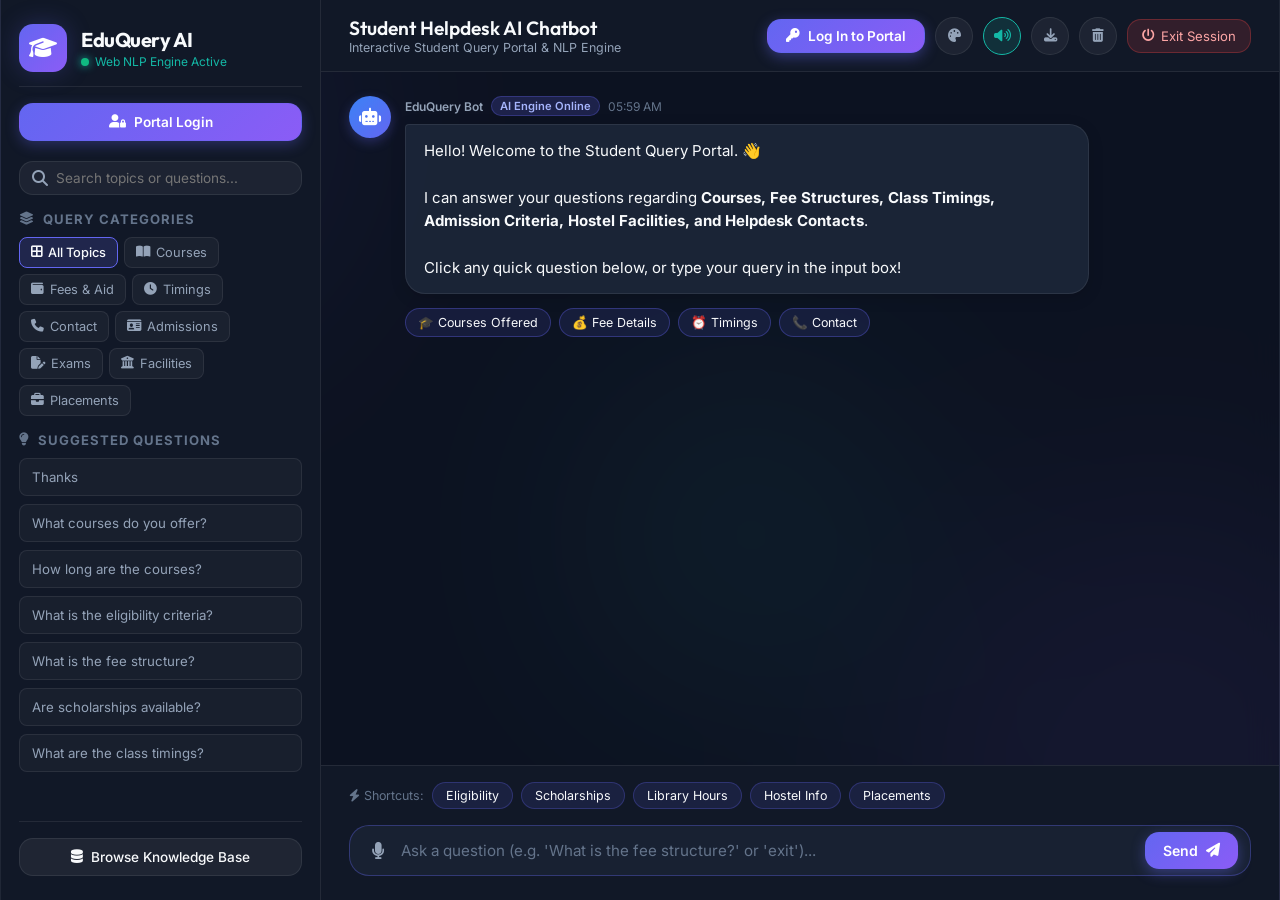
==== commit e549b1c7: "Add Social OAuth Logins: Google/Email, Apple, and GitHub" ====
--- a/index.html
+++ b/index.html
@@ -35,6 +35,13 @@
                 </div>
             </div>
 
+            <!-- Sidebar Auth Button -->
+            <div class="sidebar-auth-box">
+                <button id="sidebarLoginBtn" class="btn-sidebar-login" onclick="document.getElementById('loginModal').classList.add('active')">
+                    <i class="fa-solid fa-user-lock"></i> <span>Portal Login</span>
+                </button>
+            </div>
+
             <!-- Search Sidebar -->
             <div class="sidebar-search">
                 <i class="fa-solid fa-magnifying-glass"></i>
@@ -79,12 +86,12 @@
                     <p>Interactive Student Query Portal & NLP Engine</p>
                 </div>
                 <div class="chat-actions">
-                    <!-- Login Button (Visible when NOT logged in) -->
+                    <!-- Prominent Header Login Button -->
                     <button id="openLoginModalBtn" class="btn-login-header">
-                        <i class="fa-solid fa-arrow-right-to-bracket"></i> <span>Log In</span>
-                    </button>
-
-                    <!-- Logged in User Badge (Visible when logged in) -->
+                        <i class="fa-solid fa-key"></i> <span>Log In to Portal</span>
+                    </button>
+
+                    <!-- Logged in User Badge -->
                     <div class="user-profile-badge" id="userProfileBadge" style="display: none;">
                         <i class="fa-solid fa-user-check"></i>
                         <span id="userNameDisplay">Student</span>
@@ -180,7 +187,7 @@
                 <h3><i class="fa-solid fa-lock"></i> Portal Login & Authentication</h3>
                 <button class="close-modal" id="closeLoginModalBtn">&times;</button>
             </div>
-            <div class="modal-body" style="gap:20px;">
+            <div class="modal-body" style="gap:16px;">
                 <div class="auth-tabs">
                     <button class="auth-tab active" id="modalStudentTabBtn" onclick="switchDashboardAuthTab('student')">
                         <i class="fa-solid fa-user-graduate"></i> Student Login
@@ -209,7 +216,24 @@
                     </button>
                 </form>
 
-                <div class="demo-logins" style="margin-top: 10px; padding-top: 12px;">
+                <!-- Social OAuth Logins -->
+                <div class="auth-divider">
+                    <span>OR CONTINUE WITH</span>
+                </div>
+
+                <div class="social-logins">
+                    <button type="button" class="btn-social btn-social-google" onclick="quickSocialLogin('Google/Email')">
+                        <i class="fa-brands fa-google"></i> Email / Google
+                    </button>
+                    <button type="button" class="btn-social btn-social-apple" onclick="quickSocialLogin('Apple')">
+                        <i class="fa-brands fa-apple"></i> Apple
+                    </button>
+                    <button type="button" class="btn-social btn-social-github" onclick="quickSocialLogin('GitHub')">
+                        <i class="fa-brands fa-github"></i> GitHub
+                    </button>
+                </div>
+
+                <div class="demo-logins" style="margin-top: 6px; padding-top: 10px;">
                     <span class="demo-label"><i class="fa-solid fa-bolt"></i> 1-Click Quick Demo Login:</span>
                     <div class="demo-buttons">
                         <button type="button" class="demo-btn" onclick="quickDashboardLogin('student')">
--- a/static/style.css
+++ b/static/style.css
@@ -158,7 +158,7 @@
     display: flex;
     flex-direction: column;
     padding: 24px 18px;
-    gap: 20px;
+    gap: 16px;
     overflow-y: auto;
 }
 
@@ -174,7 +174,7 @@
     display: flex;
     align-items: center;
     gap: 14px;
-    padding-bottom: 16px;
+    padding-bottom: 14px;
     border-bottom: 1px solid var(--border-color);
 }
 
@@ -221,6 +221,33 @@
     50% { opacity: 0.5; transform: scale(0.85); }
 }
 
+.sidebar-auth-box {
+    margin-bottom: 4px;
+}
+
+.btn-sidebar-login {
+    width: 100%;
+    background: linear-gradient(135deg, var(--primary), var(--accent-purple));
+    border: 1px solid var(--border-glow);
+    color: #fff;
+    padding: 10px;
+    border-radius: var(--radius-md);
+    font-size: 0.85rem;
+    font-weight: 600;
+    cursor: pointer;
+    display: flex;
+    align-items: center;
+    justify-content: center;
+    gap: 8px;
+    transition: all 0.2s ease;
+    box-shadow: 0 4px 14px rgba(99, 102, 241, 0.3);
+}
+
+.btn-sidebar-login:hover {
+    transform: translateY(-1px);
+    box-shadow: 0 6px 18px rgba(99, 102, 241, 0.5);
+}
+
 .sidebar-search {
     display: flex;
     align-items: center;
@@ -362,23 +389,28 @@
 
 .btn-login-header {
     background: linear-gradient(135deg, var(--primary), var(--accent-purple));
-    border: none;
-    color: #fff;
-    padding: 8px 16px;
-    border-radius: var(--radius-md);
-    font-size: 0.82rem;
+    border: 1px solid var(--border-glow);
+    color: #fff;
+    padding: 8px 18px;
+    border-radius: var(--radius-md);
+    font-size: 0.85rem;
     font-weight: 600;
     cursor: pointer;
     display: flex;
     align-items: center;
-    gap: 6px;
-    transition: all 0.2s ease;
-    box-shadow: 0 4px 12px rgba(99, 102, 241, 0.3);
+    gap: 8px;
+    transition: all 0.2s ease;
+    box-shadow: 0 4px 14px rgba(99, 102, 241, 0.4);
+    animation: pulseGlow 2s infinite alternate;
+}
+
+@keyframes pulseGlow {
+    0% { box-shadow: 0 4px 14px rgba(99, 102, 241, 0.4); }
+    100% { box-shadow: 0 4px 22px rgba(99, 102, 241, 0.8); }
 }
 
 .btn-login-header:hover {
     transform: translateY(-1px);
-    box-shadow: 0 6px 16px rgba(99, 102, 241, 0.5);
 }
 
 .user-profile-badge {
@@ -1120,13 +1152,67 @@
     box-shadow: 0 6px 20px rgba(99, 102, 241, 0.6);
 }
 
+/* Social OAuth Logins */
+.auth-divider {
+    display: flex;
+    align-items: center;
+    text-align: center;
+    margin: 14px 0 10px;
+    color: var(--text-dim);
+    font-size: 0.72rem;
+    font-weight: 600;
+    letter-spacing: 0.5px;
+}
+
+.auth-divider::before, .auth-divider::after {
+    content: '';
+    flex: 1;
+    border-bottom: 1px solid var(--border-color);
+}
+
+.auth-divider span {
+    padding: 0 10px;
+}
+
+.social-logins {
+    display: flex;
+    flex-direction: column;
+    gap: 8px;
+}
+
+.btn-social {
+    width: 100%;
+    padding: 9px;
+    border-radius: var(--radius-md);
+    border: 1px solid var(--border-color);
+    background: rgba(255, 255, 255, 0.05);
+    color: #fff;
+    font-size: 0.83rem;
+    font-weight: 500;
+    cursor: pointer;
+    display: flex;
+    align-items: center;
+    justify-content: center;
+    gap: 10px;
+    transition: all 0.2s ease;
+}
+
+.btn-social:hover {
+    background: rgba(255, 255, 255, 0.12);
+    transform: translateY(-1px);
+}
+
+.btn-social-google i { color: #ea4335; }
+.btn-social-apple i { color: #ffffff; }
+.btn-social-github i { color: #f0f6fc; }
+
 .demo-logins {
-    margin-top: 20px;
-    padding-top: 16px;
+    margin-top: 14px;
+    padding-top: 12px;
     border-top: 1px solid var(--border-color);
     display: flex;
     flex-direction: column;
-    gap: 10px;
+    gap: 8px;
 }
 
 .demo-label {
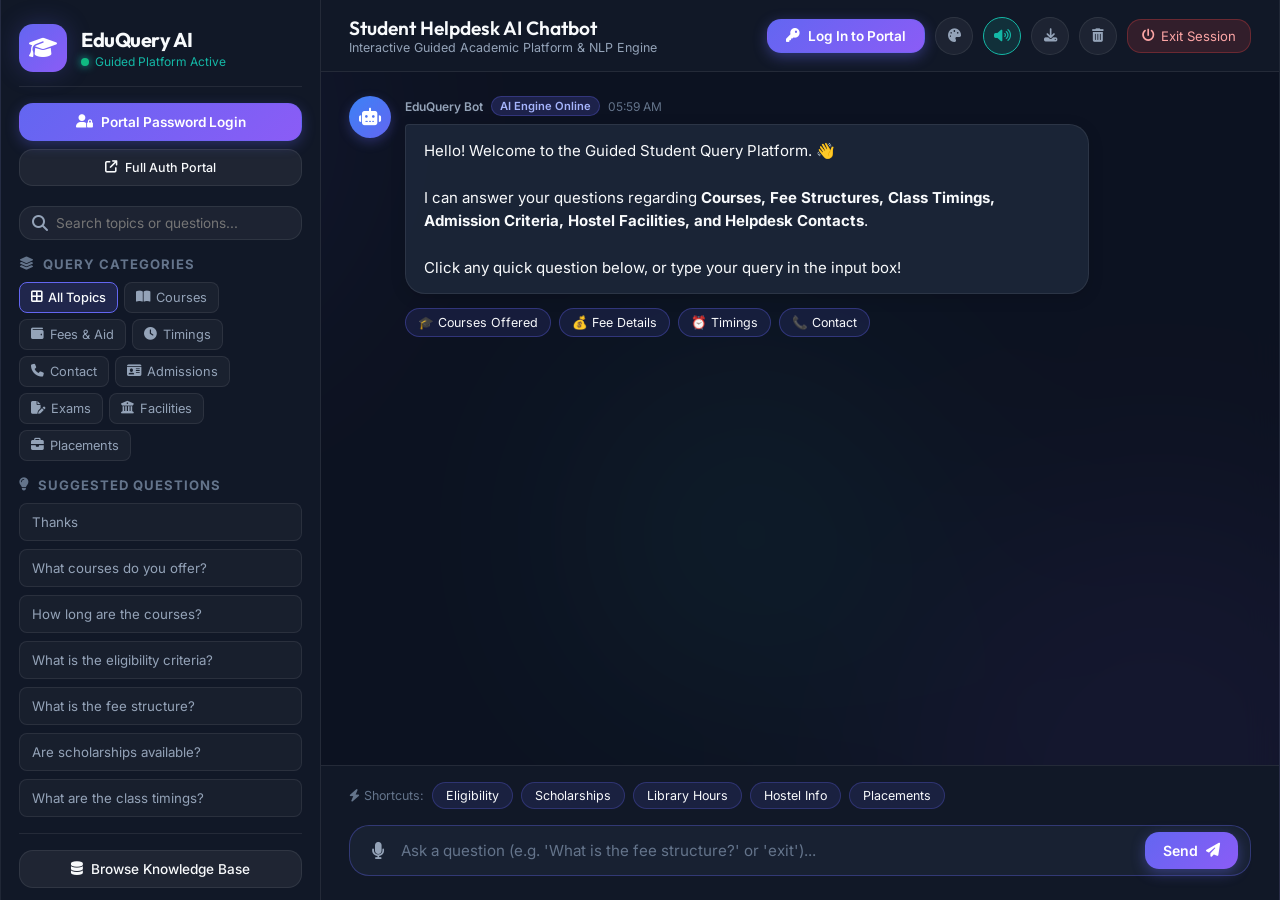
==== commit 9105b9bb: "Enforce password authentication & add direct guided platform launch links" ====
--- a/index.html
+++ b/index.html
@@ -7,7 +7,7 @@
     <!-- Google Fonts -->
     <link rel="preconnect" href="https://fonts.googleapis.com">
     <link rel="preconnect" href="https://fonts.gstatic.com" crossorigin>
-    <link href="https://fonts.googleapis.com/css2?family=Inter:wght@300;400;500;600;700&family=Outfit:wght@400;500;600;700;800&display=swap" rel="stylesheet">
+    <link href="https://fonts.googleapis.com/css2?family=Inter:wght@300;400;500;600;700&family=Outfit:wght@500;700;800&display=swap" rel="stylesheet">
     <!-- Font Awesome Icons -->
     <link rel="stylesheet" href="https://cdnjs.cloudflare.com/ajax/libs/font-awesome/6.4.0/css/all.min.css">
     <!-- Root static path for direct file viewing -->
@@ -30,16 +30,19 @@
                 <div class="brand-info">
                     <h2>EduQuery AI</h2>
                     <span class="status-badge" id="serverStatusBadge">
-                        <span class="status-dot"></span> Ready & Interactive
+                        <span class="status-dot"></span> Guided Platform Ready
                     </span>
                 </div>
             </div>
 
-            <!-- Sidebar Auth Button -->
-            <div class="sidebar-auth-box">
+            <!-- Sidebar Auth & Guided Direct Links -->
+            <div class="sidebar-auth-box" style="display:flex; flex-direction:column; gap:8px;">
                 <button id="sidebarLoginBtn" class="btn-sidebar-login" onclick="document.getElementById('loginModal').classList.add('active')">
-                    <i class="fa-solid fa-user-lock"></i> <span>Portal Login</span>
+                    <i class="fa-solid fa-user-lock"></i> <span>Portal Password Login</span>
                 </button>
+                <a href="login.html" class="btn-secondary" style="text-decoration:none; font-size:0.78rem;">
+                    <i class="fa-solid fa-arrow-up-right-from-square"></i> Full Auth Portal
+                </a>
             </div>
 
             <!-- Search Sidebar -->
@@ -83,7 +86,7 @@
             <header class="chat-header">
                 <div class="chat-header-title">
                     <h2>Student Helpdesk AI Chatbot</h2>
-                    <p>Interactive Student Query Portal & NLP Engine</p>
+                    <p>Interactive Guided Academic Platform & NLP Engine</p>
                 </div>
                 <div class="chat-actions">
                     <!-- Prominent Header Login Button -->
@@ -132,7 +135,7 @@
                             <span class="timestamp" id="initTime">12:00 PM</span>
                         </div>
                         <div class="message-text">
-                            Hello! Welcome to the Student Query Portal. 👋<br><br>
+                            Hello! Welcome to the Guided Student Query Platform. 👋<br><br>
                             I can answer your questions regarding <strong>Courses, Fee Structures, Class Timings, Admission Criteria, Hostel Facilities, and Helpdesk Contacts</strong>.<br><br>
                             Click any quick question below, or type your query in the input box!
                         </div>
@@ -184,10 +187,10 @@
     <div class="modal-overlay" id="loginModal">
         <div class="modal-card auth-modal-card">
             <div class="modal-header">
-                <h3><i class="fa-solid fa-lock"></i> Portal Login & Authentication</h3>
+                <h3><i class="fa-solid fa-lock"></i> Guided Platform Authentication</h3>
                 <button class="close-modal" id="closeLoginModalBtn">&times;</button>
             </div>
-            <div class="modal-body" style="gap:16px;">
+            <div class="modal-body" style="gap:14px;">
                 <div class="auth-tabs">
                     <button class="auth-tab active" id="modalStudentTabBtn" onclick="switchDashboardAuthTab('student')">
                         <i class="fa-solid fa-user-graduate"></i> Student Login
@@ -197,50 +200,55 @@
                     </button>
                 </div>
 
+                <div id="modalAlertBox" style="display:none; padding:8px 12px; border-radius:6px; font-size:0.8rem; text-align:center;"></div>
+
                 <form id="dashboardLoginForm" class="auth-form">
                     <input type="hidden" id="dashLoginRole" value="student">
                     <div class="input-group">
-                        <label for="dashAuthIdentifier"><i class="fa-solid fa-envelope"></i> ID or Email</label>
+                        <label for="dashAuthIdentifier"><i class="fa-solid fa-user"></i> Name or Email</label>
                         <div class="input-field-wrapper">
-                            <input type="text" id="dashAuthIdentifier" placeholder="e.g. STU-2026 or student@university.edu" required>
+                            <input type="text" id="dashAuthIdentifier" placeholder="e.g. Alex Smith or alex@university.edu" required>
                         </div>
                     </div>
                     <div class="input-group">
                         <label for="dashAuthPassword"><i class="fa-solid fa-key"></i> Password</label>
                         <div class="input-field-wrapper">
-                            <input type="password" id="dashAuthPassword" placeholder="Enter password" required>
-                        </div>
+                            <input type="password" id="dashAuthPassword" placeholder="Enter password (default: student123)" required>
+                        </div>
+                        <span style="font-size: 0.72rem; color: #94a3b8; margin-top: 2px;">
+                            Default Student Pass: <strong style="color:#6366f1">student123</strong> | Admin: <strong style="color:#8b5cf6">admin123</strong>
+                        </span>
                     </div>
                     <button type="submit" class="auth-submit-btn">
-                        <span>Login & Continue</span> <i class="fa-solid fa-right-to-bracket"></i>
+                        <span>Verify Password & Launch</span> <i class="fa-solid fa-arrow-right-to-bracket"></i>
                     </button>
                 </form>
 
-                <!-- Social OAuth Logins -->
+                <!-- Direct Social & Guided Platform Entry -->
                 <div class="auth-divider">
-                    <span>OR CONTINUE WITH</span>
+                    <span>OR DIRECT SINGLE SIGN-ON</span>
                 </div>
 
                 <div class="social-logins">
-                    <button type="button" class="btn-social btn-social-google" onclick="quickSocialLogin('Google/Email')">
-                        <i class="fa-brands fa-google"></i> Email / Google
+                    <button type="button" class="btn-social btn-social-google" onclick="quickSocialLogin('Google')">
+                        <i class="fa-brands fa-google"></i> Google Direct Sign-In
                     </button>
                     <button type="button" class="btn-social btn-social-apple" onclick="quickSocialLogin('Apple')">
-                        <i class="fa-brands fa-apple"></i> Apple
+                        <i class="fa-brands fa-apple"></i> Apple Direct Sign-In
                     </button>
                     <button type="button" class="btn-social btn-social-github" onclick="quickSocialLogin('GitHub')">
-                        <i class="fa-brands fa-github"></i> GitHub
-                    </button>
-                </div>
-
-                <div class="demo-logins" style="margin-top: 6px; padding-top: 10px;">
-                    <span class="demo-label"><i class="fa-solid fa-bolt"></i> 1-Click Quick Demo Login:</span>
+                        <i class="fa-brands fa-github"></i> GitHub Direct Sign-In
+                    </button>
+                </div>
+
+                <div class="demo-logins" style="margin-top: 4px; padding-top: 8px;">
+                    <span class="demo-label"><i class="fa-solid fa-rocket"></i> Direct Guided Platform Access:</span>
                     <div class="demo-buttons">
                         <button type="button" class="demo-btn" onclick="quickDashboardLogin('student')">
-                            <i class="fa-solid fa-user-graduate"></i> Demo Student
+                            <i class="fa-solid fa-circle-play"></i> Student Guided Mode
                         </button>
                         <button type="button" class="demo-btn admin" onclick="quickDashboardLogin('admin')">
-                            <i class="fa-solid fa-user-shield"></i> Demo Admin
+                            <i class="fa-solid fa-shield-halved"></i> Admin Guided Mode
                         </button>
                     </div>
                 </div>
